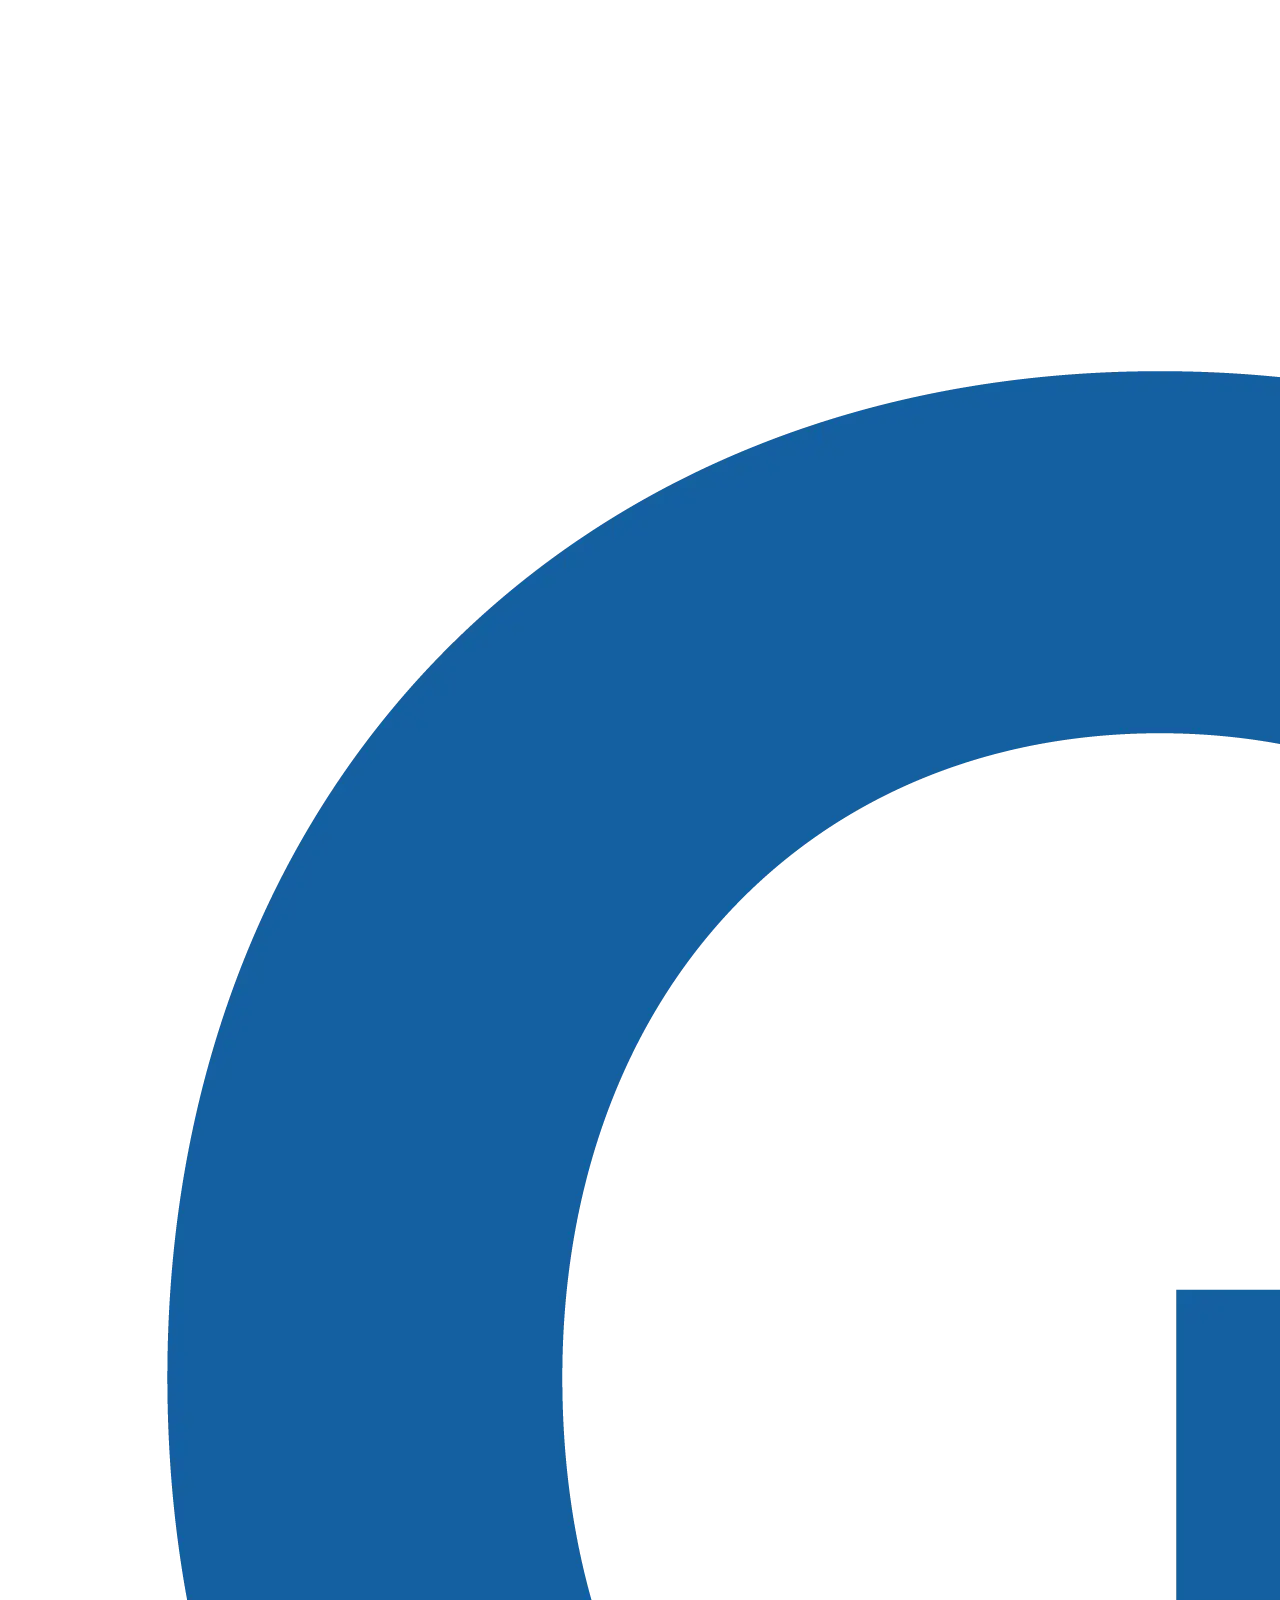
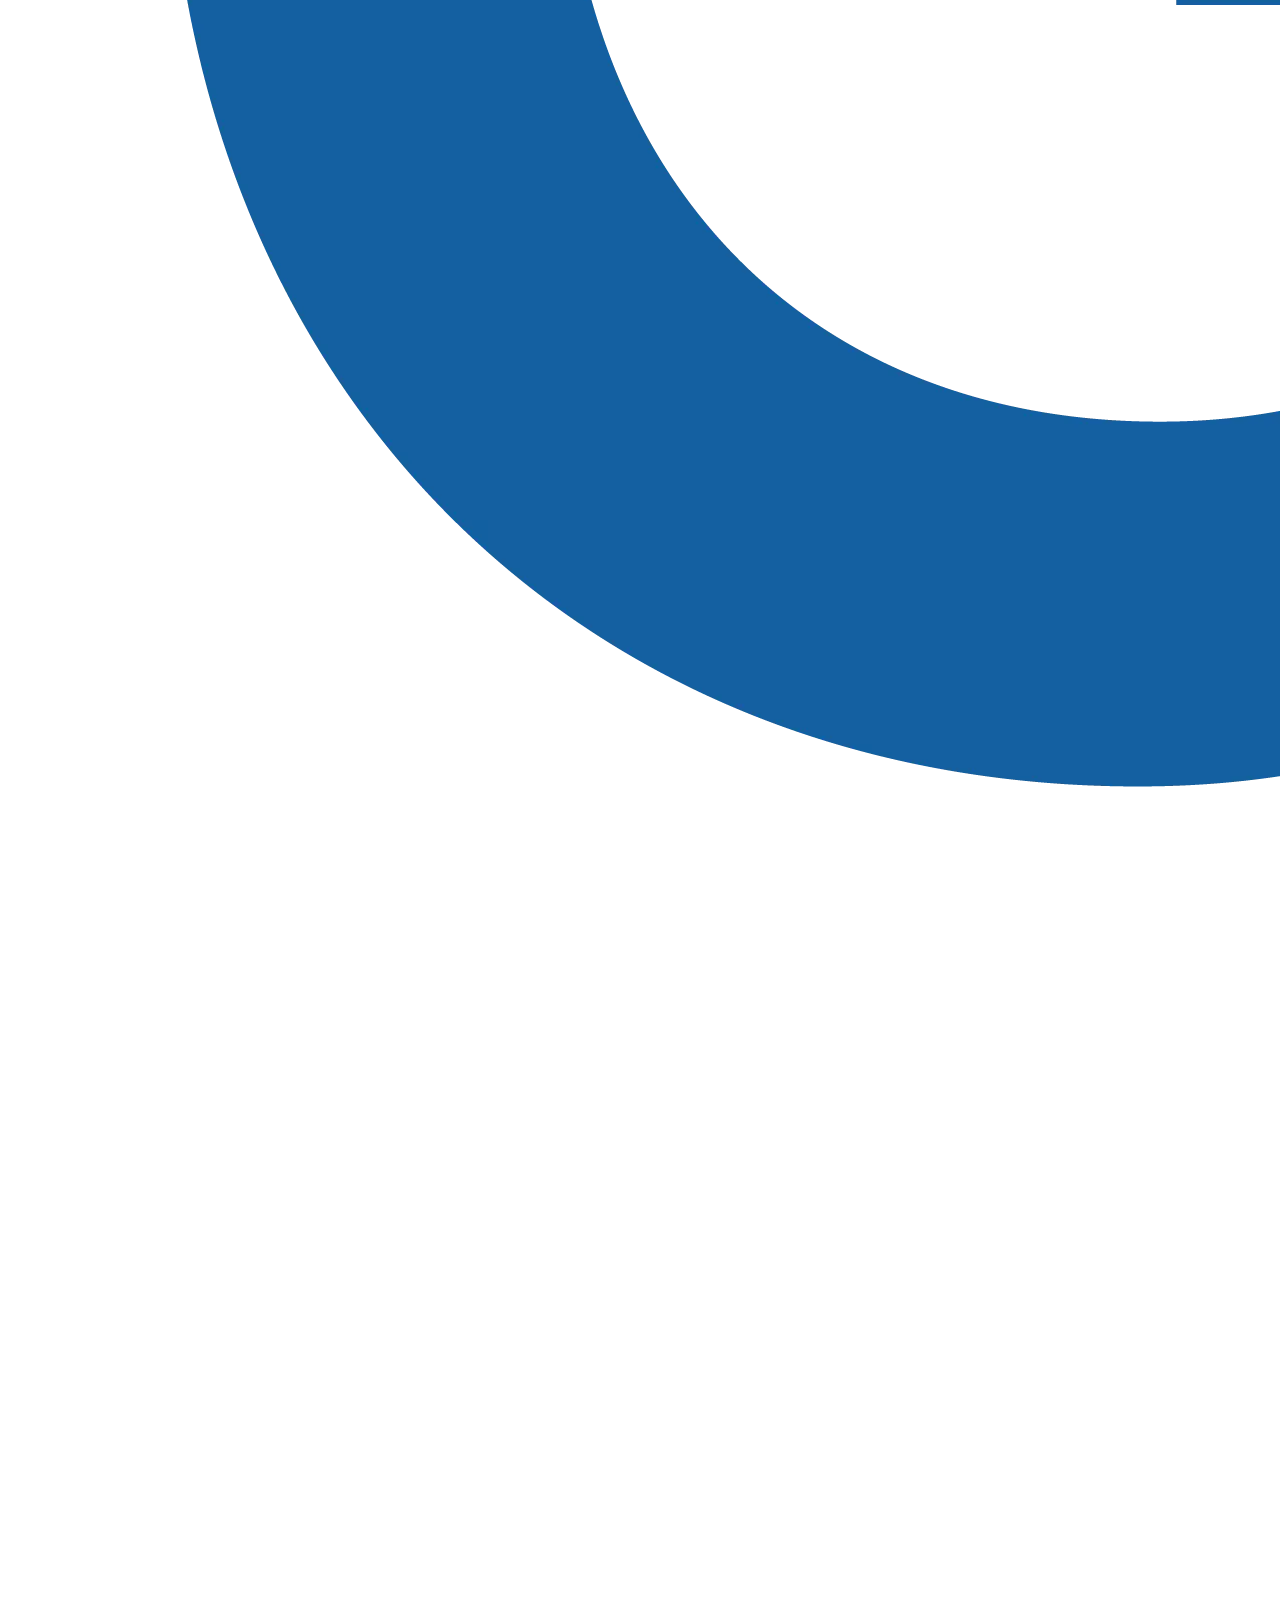
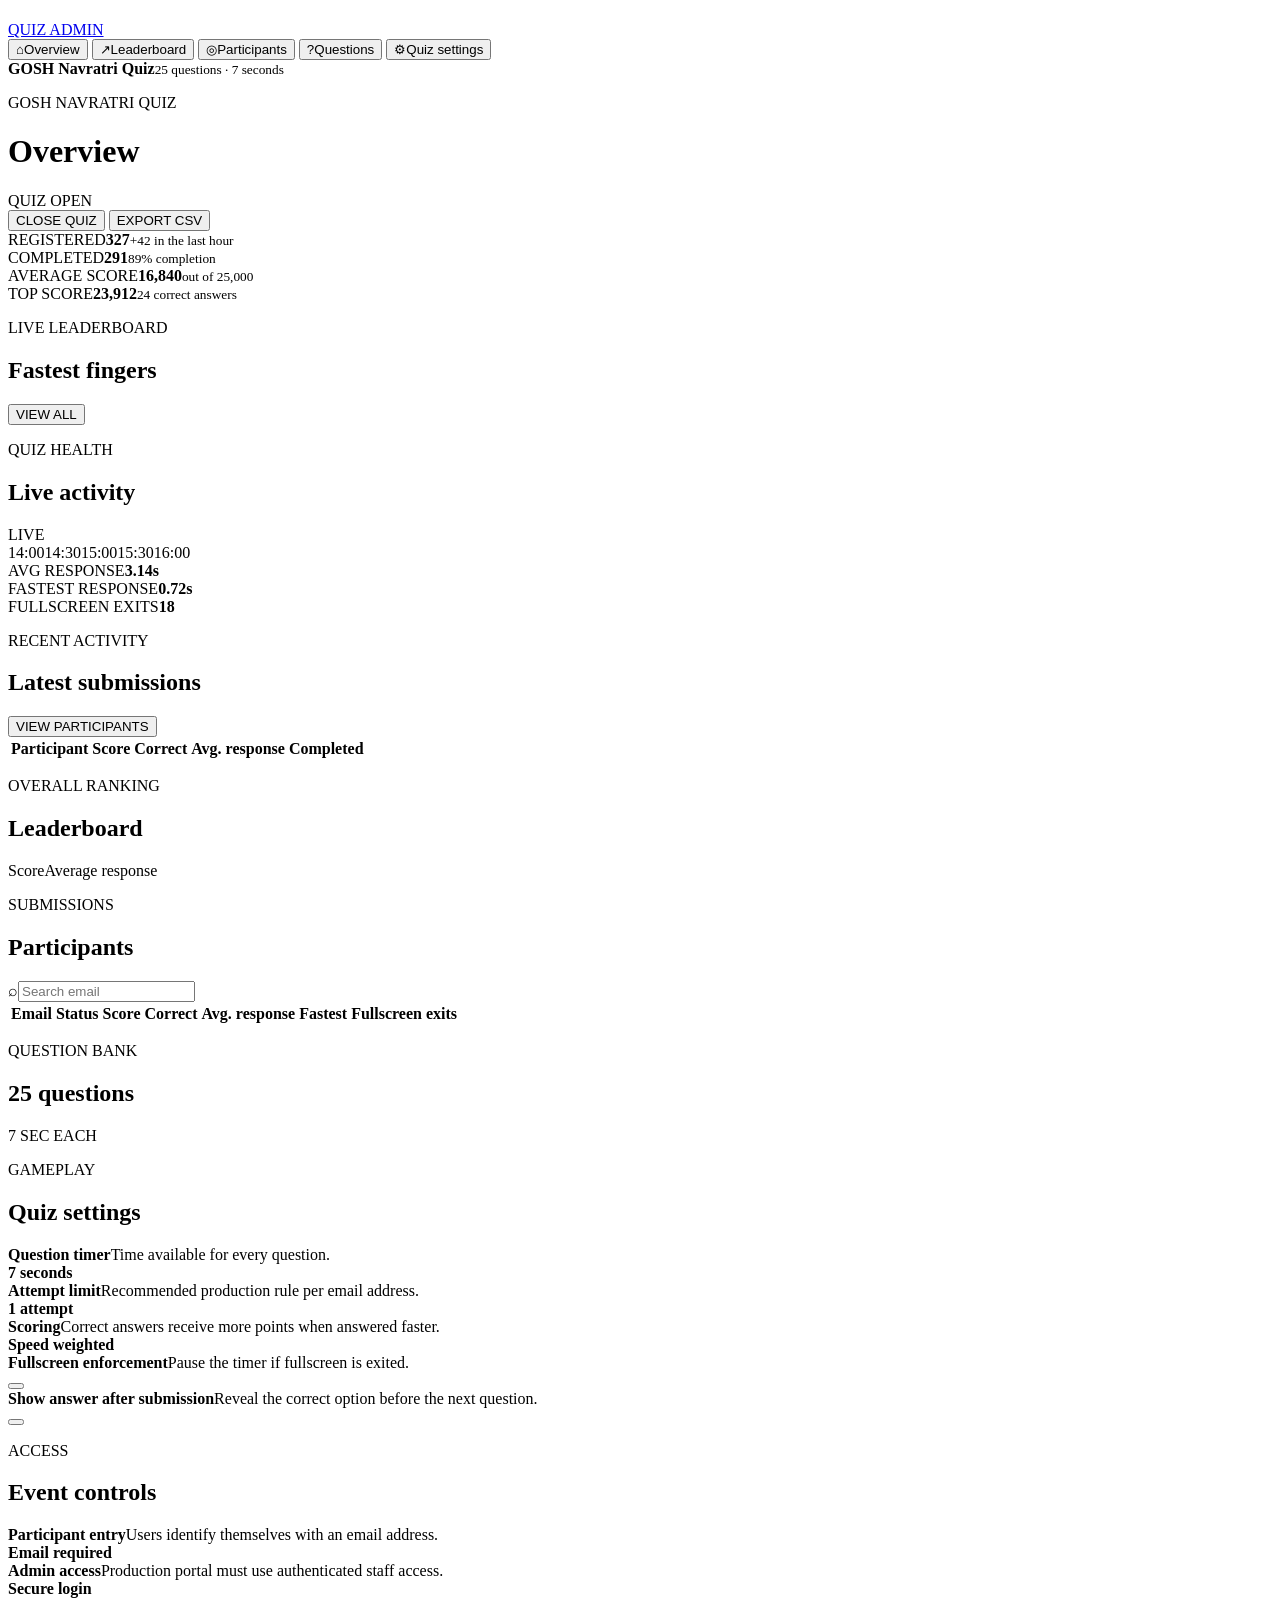
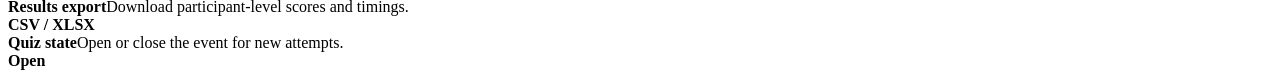
==== admin/index.html @ 1a40f476 "Add GOSH quiz admin portal view" ====
<!doctype html>
<html lang="en">
<head>
  <meta charset="utf-8">
  <meta name="viewport" content="width=device-width,initial-scale=1">
  <meta name="theme-color" content="#0f8b8d">
  <title>GOSH Navratri Quiz | Admin</title>
  <link rel="preconnect" href="https://fonts.googleapis.com">
  <link rel="preconnect" href="https://fonts.gstatic.com" crossorigin>
  <link href="https://fonts.googleapis.com/css2?family=DM+Sans:wght@400;500;600;700;800&display=swap" rel="stylesheet">
  <link rel="stylesheet" href="../assets/admin.css">
</head>
<body>
  <div class="admin-shell">
    <aside class="sidebar">
      <a class="admin-brand" href="./">
        <img src="../assets/gosh-logo.webp" alt="GOSH">
        <span>QUIZ ADMIN</span>
      </a>
      <nav class="side-nav" aria-label="Admin navigation">
        <button class="nav-item active" data-view="overview"><span>⌂</span>Overview</button>
        <button class="nav-item" data-view="leaderboard"><span>↗</span>Leaderboard</button>
        <button class="nav-item" data-view="participants"><span>◎</span>Participants</button>
        <button class="nav-item" data-view="questions"><span>?</span>Questions</button>
        <button class="nav-item" data-view="settings"><span>⚙</span>Quiz settings</button>
      </nav>
      <div class="side-footer">
        <span class="event-dot"></span>
        <div><strong>GOSH Navratri Quiz</strong><small>25 questions · 7 seconds</small></div>
      </div>
    </aside>

    <main class="admin-main">
      <header class="topbar">
        <div>
          <p class="eyebrow">GOSH NAVRATRI QUIZ</p>
          <h1 id="viewTitle">Overview</h1>
        </div>
        <div class="top-actions">
          <div class="status-pill" id="statusPill"><i></i><span>QUIZ OPEN</span></div>
          <button class="secondary-btn" id="toggleQuiz">CLOSE QUIZ</button>
          <button class="primary-btn" id="exportCsv">EXPORT CSV</button>
        </div>
      </header>

      <section class="view active-view" id="view-overview">
        <div class="stats-grid">
          <article class="stat-card peacock"><span>REGISTERED</span><strong>327</strong><small>+42 in the last hour</small></article>
          <article class="stat-card yellow"><span>COMPLETED</span><strong>291</strong><small>89% completion</small></article>
          <article class="stat-card pink"><span>AVERAGE SCORE</span><strong>16,840</strong><small>out of 25,000</small></article>
          <article class="stat-card blue"><span>TOP SCORE</span><strong>23,912</strong><small>24 correct answers</small></article>
        </div>

        <div class="content-grid">
          <section class="panel leaderboard-panel">
            <div class="panel-head">
              <div><p>LIVE LEADERBOARD</p><h2>Fastest fingers</h2></div>
              <button class="text-btn" data-jump="leaderboard">VIEW ALL</button>
            </div>
            <div id="miniLeaderboard" class="mini-leaderboard"></div>
          </section>

          <section class="panel activity-panel">
            <div class="panel-head">
              <div><p>QUIZ HEALTH</p><h2>Live activity</h2></div>
              <span class="live-chip">LIVE</span>
            </div>
            <div class="activity-chart">
              <div class="bars" id="activityBars"></div>
              <div class="axis"><span>14:00</span><span>14:30</span><span>15:00</span><span>15:30</span><span>16:00</span></div>
            </div>
            <div class="health-row">
              <div><span>AVG RESPONSE</span><strong>3.14s</strong></div>
              <div><span>FASTEST RESPONSE</span><strong>0.72s</strong></div>
              <div><span>FULLSCREEN EXITS</span><strong>18</strong></div>
            </div>
          </section>
        </div>

        <section class="panel recent-panel">
          <div class="panel-head">
            <div><p>RECENT ACTIVITY</p><h2>Latest submissions</h2></div>
            <button class="text-btn" data-jump="participants">VIEW PARTICIPANTS</button>
          </div>
          <div class="table-wrap">
            <table>
              <thead><tr><th>Participant</th><th>Score</th><th>Correct</th><th>Avg. response</th><th>Completed</th></tr></thead>
              <tbody id="recentTable"></tbody>
            </table>
          </div>
        </section>
      </section>

      <section class="view" id="view-leaderboard">
        <section class="panel">
          <div class="panel-head stacked-mobile">
            <div><p>OVERALL RANKING</p><h2>Leaderboard</h2></div>
            <div class="legend"><span><i class="legend-score"></i>Score</span><span><i class="legend-speed"></i>Average response</span></div>
          </div>
          <div id="fullLeaderboard" class="full-leaderboard"></div>
        </section>
      </section>

      <section class="view" id="view-participants">
        <section class="panel">
          <div class="panel-head stacked-mobile">
            <div><p>SUBMISSIONS</p><h2>Participants</h2></div>
            <label class="search-box"><span>⌕</span><input id="participantSearch" type="search" placeholder="Search email"></label>
          </div>
          <div class="table-wrap">
            <table>
              <thead><tr><th>Email</th><th>Status</th><th>Score</th><th>Correct</th><th>Avg. response</th><th>Fastest</th><th>Fullscreen exits</th></tr></thead>
              <tbody id="participantsTable"></tbody>
            </table>
          </div>
        </section>
      </section>

      <section class="view" id="view-questions">
        <section class="panel">
          <div class="panel-head">
            <div><p>QUESTION BANK</p><h2>25 questions</h2></div>
            <span class="info-chip">7 SEC EACH</span>
          </div>
          <div id="questionList" class="question-list"></div>
        </section>
      </section>

      <section class="view" id="view-settings">
        <div class="settings-grid">
          <section class="panel settings-panel">
            <div class="panel-head"><div><p>GAMEPLAY</p><h2>Quiz settings</h2></div></div>
            <div class="setting-row"><div><strong>Question timer</strong><span>Time available for every question.</span></div><b>7 seconds</b></div>
            <div class="setting-row"><div><strong>Attempt limit</strong><span>Recommended production rule per email address.</span></div><b>1 attempt</b></div>
            <div class="setting-row"><div><strong>Scoring</strong><span>Correct answers receive more points when answered faster.</span></div><b>Speed weighted</b></div>
            <div class="setting-row"><div><strong>Fullscreen enforcement</strong><span>Pause the timer if fullscreen is exited.</span></div><button class="toggle on" aria-label="Fullscreen enforcement enabled"><i></i></button></div>
            <div class="setting-row"><div><strong>Show answer after submission</strong><span>Reveal the correct option before the next question.</span></div><button class="toggle on" aria-label="Answer reveal enabled"><i></i></button></div>
          </section>

          <section class="panel settings-panel">
            <div class="panel-head"><div><p>ACCESS</p><h2>Event controls</h2></div></div>
            <div class="setting-row"><div><strong>Participant entry</strong><span>Users identify themselves with an email address.</span></div><b>Email required</b></div>
            <div class="setting-row"><div><strong>Admin access</strong><span>Production portal must use authenticated staff access.</span></div><b>Secure login</b></div>
            <div class="setting-row"><div><strong>Results export</strong><span>Download participant-level scores and timings.</span></div><b>CSV / XLSX</b></div>
            <div class="setting-row"><div><strong>Quiz state</strong><span>Open or close the event for new attempts.</span></div><b id="settingsStatus">Open</b></div>
          </section>
        </div>
      </section>
    </main>
  </div>

  <div class="toast" id="toast"></div>
  <script src="../assets/admin.js"></script>
</body>
</html>
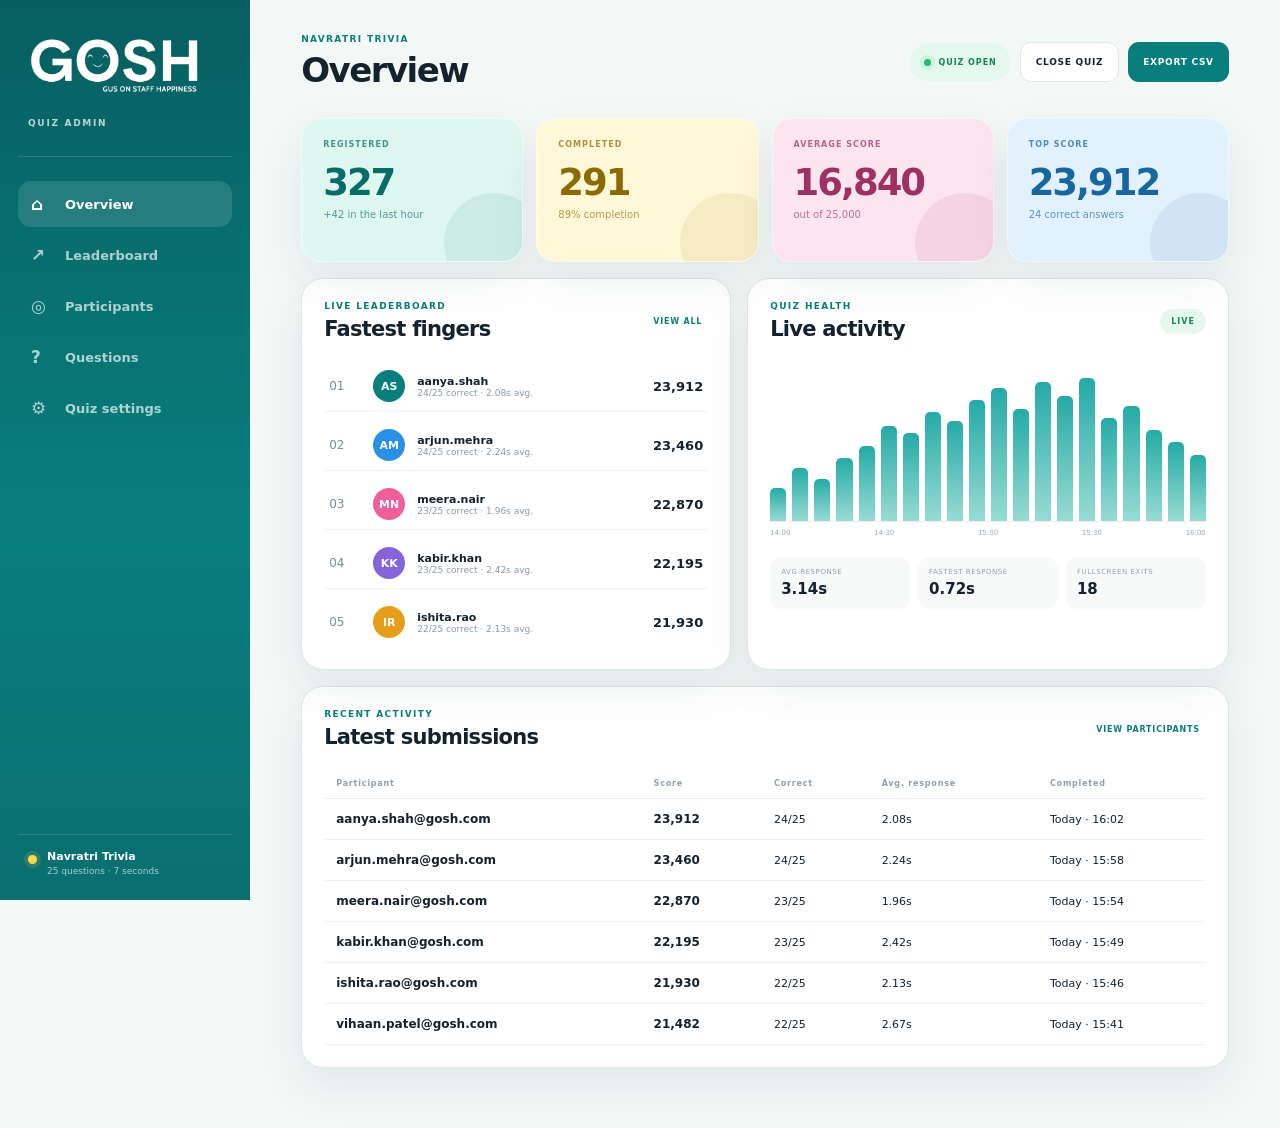
==== commit bb9ca634: "Rename admin experience to Navratri Trivia" ====
--- a/admin/index.html
+++ b/admin/index.html
@@ -4,7 +4,7 @@
   <meta charset="utf-8">
   <meta name="viewport" content="width=device-width,initial-scale=1">
   <meta name="theme-color" content="#0f8b8d">
-  <title>GOSH Navratri Quiz | Admin</title>
+  <title>Navratri Trivia | Admin</title>
   <link rel="preconnect" href="https://fonts.googleapis.com">
   <link rel="preconnect" href="https://fonts.gstatic.com" crossorigin>
   <link href="https://fonts.googleapis.com/css2?family=DM+Sans:wght@400;500;600;700;800&display=swap" rel="stylesheet">
@@ -26,14 +26,14 @@
       </nav>
       <div class="side-footer">
         <span class="event-dot"></span>
-        <div><strong>GOSH Navratri Quiz</strong><small>25 questions · 7 seconds</small></div>
+        <div><strong>Navratri Trivia</strong><small>25 questions · 7 seconds</small></div>
       </div>
     </aside>
 
     <main class="admin-main">
       <header class="topbar">
         <div>
-          <p class="eyebrow">GOSH NAVRATRI QUIZ</p>
+          <p class="eyebrow">NAVRATRI TRIVIA</p>
           <h1 id="viewTitle">Overview</h1>
         </div>
         <div class="top-actions">
--- a/assets/admin.css
+++ b/assets/admin.css
@@ -0,0 +1,22 @@
+:root{--ink:#14222e;--muted:#748592;--bg:#f3f8f7;--white:#fff;--line:#dbe8e5;--peacock:#087f7d;--peacock2:#12a39f;--mint:#dff7f1;--yellow:#ffd84a;--pink:#f05e9e;--blue:#2a8fe7;--purple:#8563d9;--green:#27b774;--red:#e85362;--shadow:0 18px 45px rgba(20,50,55,.08)}
+*{box-sizing:border-box}html,body{margin:0;min-height:100%;font-family:"DM Sans",system-ui,sans-serif;background:var(--bg);color:var(--ink)}button,input{font:inherit}button{cursor:pointer}
+.admin-shell{min-height:100vh;display:grid;grid-template-columns:250px 1fr}.sidebar{position:sticky;top:0;height:100vh;padding:24px 18px 20px;background:linear-gradient(180deg,#075e61,#087f7d 58%,#0a6e70);color:white;display:flex;flex-direction:column}
+.admin-brand{display:block;text-decoration:none;color:white;padding:8px 10px 26px;border-bottom:1px solid rgba(255,255,255,.14)}.admin-brand img{display:block;width:175px;max-width:100%;filter:brightness(0) invert(1);margin-bottom:12px}.admin-brand span{font-size:9px;font-weight:800;letter-spacing:.19em;opacity:.72}
+.side-nav{display:grid;gap:5px;margin-top:24px}.nav-item{border:0;background:transparent;color:rgba(255,255,255,.68);height:46px;padding:0 13px;border-radius:13px;display:flex;align-items:center;gap:12px;text-align:left;font-size:13px;font-weight:650}.nav-item>span{width:22px;font-size:17px}.nav-item:hover,.nav-item.active{background:rgba(255,255,255,.12);color:white}
+.side-footer{margin-top:auto;padding:15px 10px 4px;display:flex;gap:10px;align-items:flex-start;border-top:1px solid rgba(255,255,255,.14)}.event-dot{width:9px;height:9px;background:var(--yellow);border-radius:50%;margin-top:5px;box-shadow:0 0 0 4px rgba(255,216,74,.14)}.side-footer strong,.side-footer small{display:block}.side-footer strong{font-size:11px}.side-footer small{font-size:9px;opacity:.65;margin-top:3px}
+.admin-main{min-width:0;padding:34px clamp(24px,4vw,58px) 60px}.topbar{display:flex;justify-content:space-between;align-items:center;gap:24px;margin-bottom:28px}.eyebrow,.panel-head p{margin:0 0 6px;color:var(--peacock);font-size:9px;font-weight:800;letter-spacing:.15em}.topbar h1{margin:0;font-size:34px;letter-spacing:-.045em}.top-actions{display:flex;align-items:center;gap:9px}
+.status-pill,.live-chip,.info-chip{display:inline-flex;align-items:center;gap:7px;border-radius:999px;font-size:8px;font-weight:800;letter-spacing:.12em}.status-pill{height:38px;padding:0 14px;background:#e5f8ef;color:#178353}.status-pill i{width:7px;height:7px;border-radius:50%;background:#28b873;box-shadow:0 0 0 4px rgba(40,184,115,.12)}.status-pill.closed{background:#fff0f1;color:#bb3f4c}.status-pill.closed i{background:#e85362}
+.primary-btn,.secondary-btn{height:40px;border-radius:11px;padding:0 15px;font-size:9px;font-weight:800;letter-spacing:.08em}.primary-btn{border:0;background:var(--peacock);color:white}.secondary-btn{border:1px solid var(--line);background:white;color:var(--ink)}
+.stats-grid{display:grid;grid-template-columns:repeat(4,1fr);gap:13px;margin-bottom:16px}.stat-card{position:relative;overflow:hidden;min-height:144px;border-radius:20px;padding:21px;border:1px solid rgba(255,255,255,.5);box-shadow:var(--shadow)}.stat-card:after{content:"";position:absolute;width:100px;height:100px;border-radius:50%;right:-22px;bottom:-32px;background:currentColor;opacity:.09}.stat-card span,.stat-card small{display:block}.stat-card span{font-size:8px;font-weight:800;letter-spacing:.13em;opacity:.72}.stat-card strong{display:block;font-size:37px;letter-spacing:-.055em;margin:12px 0 5px}.stat-card small{font-size:10px;opacity:.66}.stat-card.peacock{background:#dff7f1;color:#086c69}.stat-card.yellow{background:#fff7d8;color:#8b6b00}.stat-card.pink{background:#fde5f0;color:#9d3262}.stat-card.blue{background:#e2f1ff;color:#17669f}
+.content-grid{display:grid;grid-template-columns:1fr 1.12fr;gap:16px;margin-bottom:16px}.panel{background:white;border:1px solid var(--line);border-radius:22px;padding:22px;box-shadow:var(--shadow)}.panel-head{display:flex;align-items:center;justify-content:space-between;gap:18px;margin-bottom:20px}.panel-head h2{margin:0;font-size:21px;letter-spacing:-.035em}.text-btn{border:0;background:transparent;color:var(--peacock);font-size:8px;font-weight:900;letter-spacing:.1em}.live-chip{padding:8px 11px;background:#e6f8ee;color:#1b8758}.info-chip{padding:8px 11px;background:var(--mint);color:var(--peacock)}
+.mini-leaderboard{display:grid;gap:8px}.mini-row{display:grid;grid-template-columns:34px 34px 1fr auto;align-items:center;gap:10px;padding:9px 5px;border-bottom:1px solid #edf3f1}.mini-row:last-child{border-bottom:0}.rank{font-size:12px;color:#7b8d96}.avatar{width:32px;height:32px;border-radius:50%;display:grid;place-items:center;font-size:11px;font-weight:800;color:white;background:var(--peacock)}.person strong,.person small{display:block}.person strong{font-size:11px}.person small{font-size:9px;color:#8a9aa4}.mini-row>strong{font-size:13px}
+.activity-chart{padding:9px 0 2px}.bars{height:152px;display:flex;align-items:flex-end;gap:6px;border-bottom:1px solid #e8efed}.bar{flex:1;min-width:6px;border-radius:5px 5px 0 0;background:linear-gradient(180deg,var(--peacock2),#8fd9d0);opacity:.92}.axis{display:flex;justify-content:space-between;margin-top:7px;color:#9aa8af;font-size:7px}.health-row{display:grid;grid-template-columns:repeat(3,1fr);gap:8px;margin-top:18px}.health-row div{padding:11px;border-radius:12px;background:#f7faf9}.health-row span,.health-row strong{display:block}.health-row span{font-size:7px;letter-spacing:.08em;color:#91a0a8}.health-row strong{font-size:15px;margin-top:4px}
+.table-wrap{overflow:auto}table{width:100%;border-collapse:collapse;min-width:680px}th{text-align:left;padding:10px 12px;color:#91a0a8;font-size:8px;letter-spacing:.1em;border-bottom:1px solid #e8efed}td{padding:13px 12px;border-bottom:1px solid #edf3f1;font-size:11px}td strong{font-size:12px}.status-complete{color:#1d8c5a;font-weight:700}.status-progress{color:#b47c00;font-weight:700}
+.view{display:none}.view.active-view{display:block}.full-leaderboard{display:grid;gap:8px}.leader-row{display:grid;grid-template-columns:44px 44px minmax(180px,1fr) 160px 130px;align-items:center;gap:12px;padding:13px 14px;border:1px solid #e8efed;border-radius:15px;background:#fbfdfc}.leader-row.top-1{background:linear-gradient(90deg,#fff8d8,#fffdf4);border-color:#f0df8d}.leader-row.top-2{background:#f4f8fb}.leader-row.top-3{background:#fff1e9}.leader-score{text-align:right}.leader-score strong,.leader-score small{display:block}.leader-score strong{font-size:16px}.leader-score small{font-size:8px;color:#8b9aa3}.speed-meter{height:7px;background:#e8efed;border-radius:99px;overflow:hidden}.speed-meter i{display:block;height:100%;background:linear-gradient(90deg,var(--peacock),var(--yellow));border-radius:inherit}.legend{display:flex;gap:12px;color:#87979f;font-size:8px}.legend span{display:flex;align-items:center;gap:5px}.legend i{width:7px;height:7px;border-radius:50%}.legend-score{background:var(--yellow)}.legend-speed{background:var(--peacock)}
+.search-box{width:260px;height:39px;border:1px solid var(--line);border-radius:11px;background:#f9fbfa;display:flex;align-items:center;gap:8px;padding:0 11px;color:#84949c}.search-box input{border:0;outline:0;background:transparent;width:100%;font-size:11px}
+.question-list{display:grid;gap:9px}.question-row{display:grid;grid-template-columns:42px 120px 1fr 80px;align-items:center;gap:12px;padding:14px;border-radius:15px;background:#f8fbfa;border:1px solid #e6efec}.question-no{font-weight:800;color:var(--peacock)}.question-category{font-size:8px;font-weight:800;letter-spacing:.08em;color:#778991}.question-text{font-size:12px;font-weight:650}.question-time{text-align:right;font-size:9px;color:#86969e}
+.settings-grid{display:grid;grid-template-columns:1fr 1fr;gap:16px}.setting-row{min-height:70px;display:flex;align-items:center;justify-content:space-between;gap:24px;border-top:1px solid #edf2f0}.setting-row:first-of-type{border-top:0}.setting-row strong,.setting-row span{display:block}.setting-row strong{font-size:12px}.setting-row span{font-size:9px;color:#8a9aa3;margin-top:4px;max-width:390px;line-height:1.45}.setting-row>b{font-size:11px;color:var(--peacock);white-space:nowrap}.toggle{width:42px;height:23px;border:0;border-radius:99px;padding:3px;background:#ccd8d5}.toggle i{display:block;width:17px;height:17px;border-radius:50%;background:white;transition:.2s}.toggle.on{background:var(--peacock)}.toggle.on i{transform:translateX(19px)}
+.toast{position:fixed;right:24px;bottom:24px;transform:translateY(20px);opacity:0;pointer-events:none;background:#13232d;color:white;padding:13px 16px;border-radius:12px;font-size:10px;box-shadow:0 16px 40px rgba(0,0,0,.18);transition:.2s}.toast.show{transform:none;opacity:1}
+@media(max-width:1050px){.stats-grid{grid-template-columns:1fr 1fr}.content-grid,.settings-grid{grid-template-columns:1fr}.leader-row{grid-template-columns:40px 40px 1fr 110px}.speed-meter{display:none}}
+@media(max-width:760px){.admin-shell{grid-template-columns:1fr}.sidebar{position:relative;height:auto;padding:14px}.admin-brand{padding:4px 4px 12px}.admin-brand img{width:130px;margin-bottom:6px}.side-nav{grid-template-columns:repeat(5,1fr);margin-top:12px;overflow:auto}.nav-item{justify-content:center;padding:0 8px;font-size:0}.nav-item>span{width:auto;font-size:18px}.side-footer{display:none}.admin-main{padding:22px 14px 44px}.topbar{align-items:flex-start}.top-actions{flex-wrap:wrap;justify-content:flex-end}.status-pill{display:none}.stats-grid{grid-template-columns:1fr 1fr}.panel{padding:17px}.stacked-mobile{align-items:flex-start;flex-direction:column}.search-box{width:100%}.leader-row{grid-template-columns:34px 34px 1fr 85px;padding:10px}.leader-score strong{font-size:13px}}
+@media(max-width:520px){.topbar{display:block}.top-actions{justify-content:flex-start;margin-top:16px}.stats-grid{grid-template-columns:1fr}.health-row{grid-template-columns:1fr}.question-row{grid-template-columns:34px 1fr}.question-category,.question-time{display:none}}
